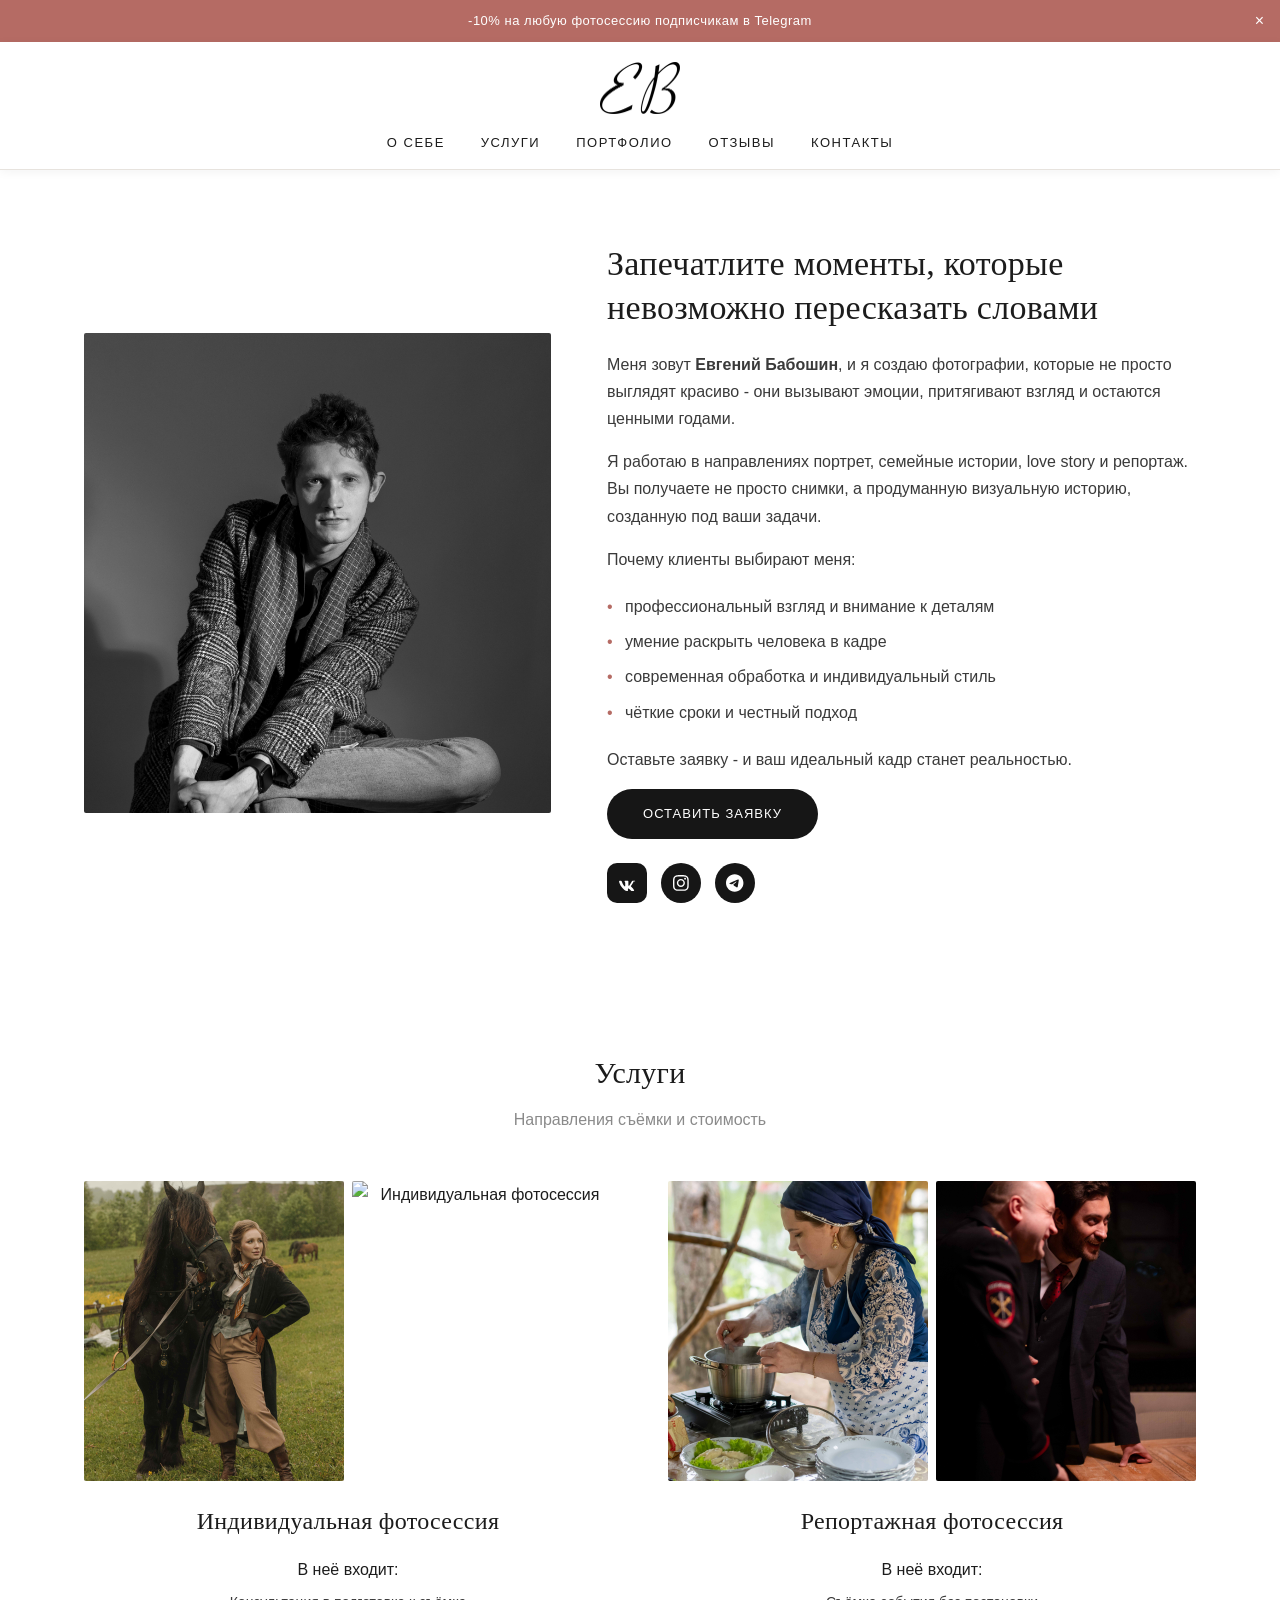
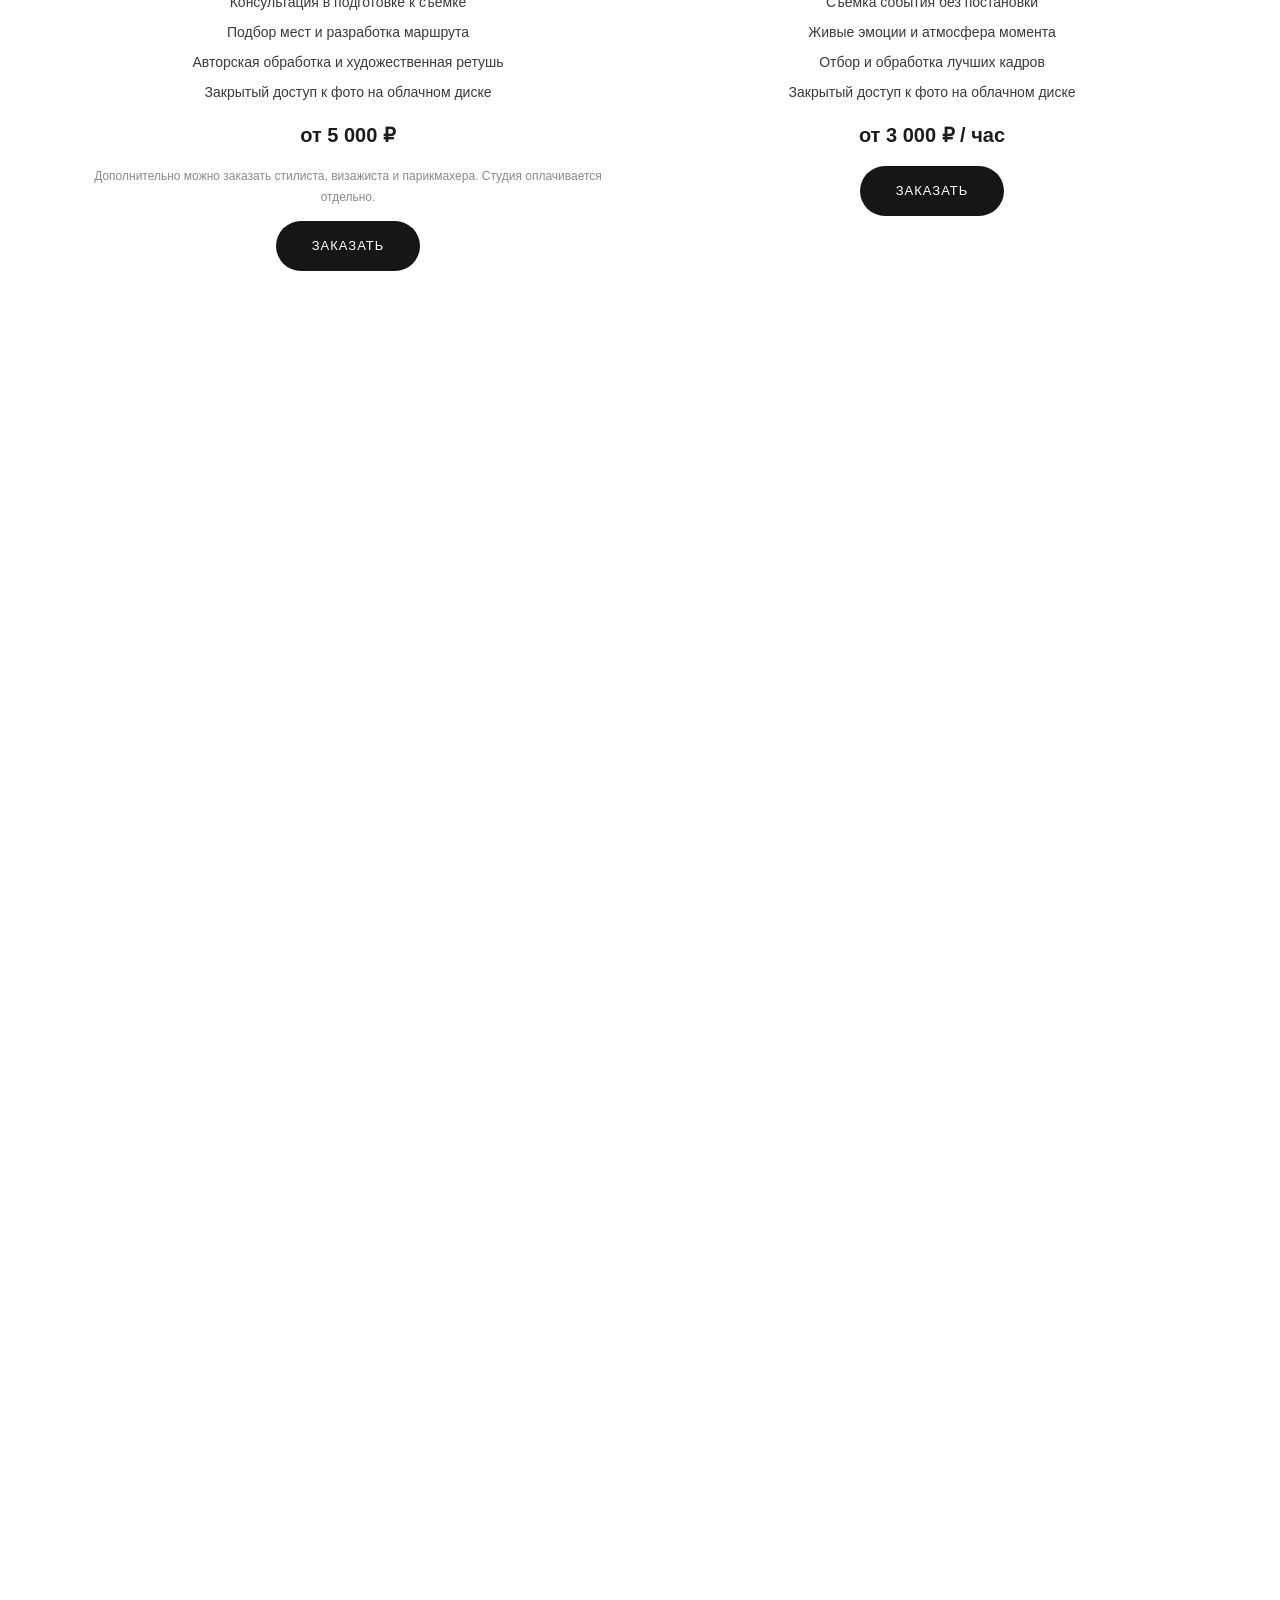
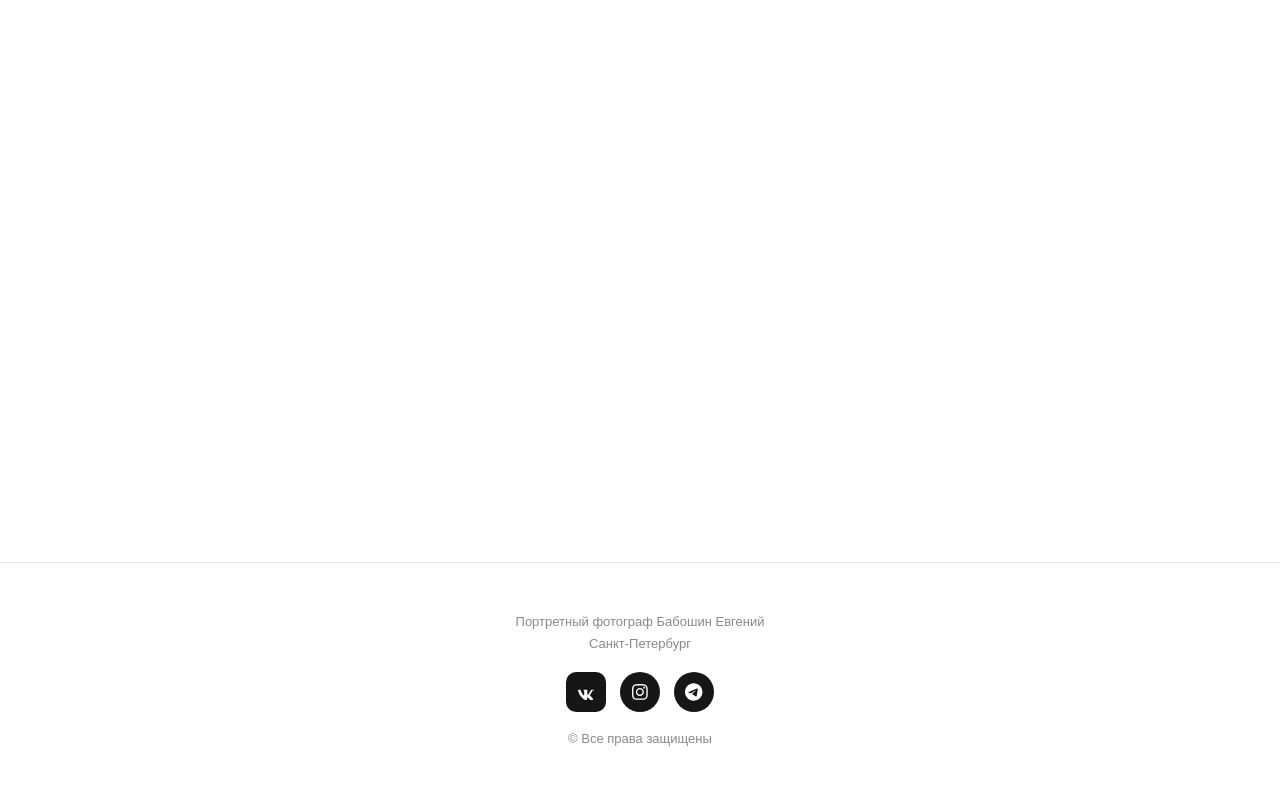
==== index.html @ 97477e9b "Update index.html" ====
<!DOCTYPE html>
<html lang="ru">
<head>
<meta charset="UTF-8">
<meta name="viewport" content="width=device-width, initial-scale=1.0">
<title>Евгений Бабошин - Фотограф в Санкт-Петербурге</title>
<meta name="description" content="Портретный фотограф в Санкт-Петербурге Евгений Бабошин: индивидуальные, репортажные, семейные фотосессии и love story. Портфолио и отзывы клиентов.">
<link rel="icon" type="image/png" href="images/logo.png">
<meta property="og:type" content="website">
<meta property="og:title" content="Евгений Бабошин - Фотограф в Санкт-Петербурге">
<meta property="og:description" content="Портретная, репортажная, семейная съёмка и love story в Санкт-Петербурге.">
<meta property="og:image" content="images/logo.png">
<link rel="preconnect" href="https://fonts.googleapis.com">
<link href="https://fonts.googleapis.com/css2?family=Forum&family=Roboto:wght@300;400;500;700&display=swap" rel="stylesheet">
<link rel="stylesheet" href="style.css">
  <meta http-equiv="Content-Security-Policy" content="default-src 'self'; connect-src 'self' https://feedback-bot.kasp3r42.workers.dev; img-src 'self' data:; style-src 'self' 'unsafe-inline'; script-src 'self'">
</head>
<body>

<div class="banner">
  <span>-10% на любую фотосессию подписчикам в Telegram</span>
  <button class="close" onclick="this.parentElement.style.display='none'">×</button>
</div>

<header>
  <div class="logo"><img class="logo-img" src="images/logo.png" alt="Евгений Бабошин - логотип"></div>
  <nav>
    <ul>
      <li><a href="#about">О себе</a></li>
      <li><a href="#services">Услуги</a></li>
      <li><a href="portfolio.html">Портфолио</a></li>
      <li><a href="#reviews">Отзывы</a></li>
      <li><a href="#contacts">Контакты</a></li>
    </ul>
  </nav>
</header>

<section class="about reveal" id="about">
  <img class="portrait" src="images/about.jpg" alt="Евгений Бабошин">
  <div class="about-text">
    <h1>Запечатлите моменты, которые невозможно пересказать словами</h1>
    <p>Меня зовут <strong>Евгений Бабошин</strong>, и я создаю фотографии, которые не просто выглядят красиво - они вызывают эмоции, притягивают взгляд и остаются ценными годами.</p>
    <p>Я работаю в направлениях портрет, семейные истории, love story и репортаж. Вы получаете не просто снимки, а продуманную визуальную историю, созданную под ваши задачи.</p>
    <p style="font-weight: 500;">Почему клиенты выбирают меня:</p>
    <ul>
      <li>профессиональный взгляд и внимание к деталям</li>
      <li>умение раскрыть человека в кадре</li>
      <li>современная обработка и индивидуальный стиль</li>
      <li>чёткие сроки и честный подход</li>
    </ul>
    <p class="cta-line">Оставьте заявку - и ваш идеальный кадр станет реальностью.</p>
    <a href="#contacts" class="cta-button">Оставить заявку</a>
    <div class="socials">
      <a href="https://vk.com/baboshin_pho" class="vk" aria-label="VK"><svg viewBox="0 0 576 512"><path d="M545.75 208.87c3.85-12.6 0-21.87-17.9-21.87h-59.21c-15 0-21.94 7.94-25.79 16.69 0 0-30.28 73.85-73.13 121.79-13.88 13.86-20.19 18.28-27.79 18.28-3.85 0-9.45-4.42-9.45-17V208.87c0-15.16-4.36-21.87-16.9-21.87h-93.06c-9.45 0-15.15 7-15.15 13.55 0 14.38 21.53 17.76 23.75 58.44v88.19c0 19.24-3.47 22.74-11.07 22.74-20.19 0-69.31-74.16-98.4-159-5.72-16.6-11.51-23.32-26.61-23.32H55.13c-16.9 0-20.31 7.94-20.31 16.69 0 15.94 20.13 94.42 93.7 198.05C177.42 464 233.09 512 283.86 512c30.65 0 34.42-6.92 34.42-18.83v-43.36c0-13.76 2.89-16.44 12.58-16.44 7.14 0 19.4 3.57 47.98 31.25 32.66 32.79 38.06 47.87 56.61 47.87h59.19c16.9 0 25.35-8.6 20.34-24.52-11.87-36.66-92.63-113.85-96.24-118.6-8.5-11.07-6.05-14.63 0-24.52.62-.98 76.05-107.71 84-146.24z"/></svg></a>
      <a href="https://www.instagram.com/jakekillmoon/" class="instagram" aria-label="Instagram"><svg viewBox="0 0 448 512"><path d="M224.1 141c-63.6 0-114.9 51.3-114.9 114.9s51.3 114.9 114.9 114.9S339 319.5 339 255.9 287.7 141 224.1 141zm0 189.6c-41.1 0-74.7-33.5-74.7-74.7s33.5-74.7 74.7-74.7 74.7 33.5 74.7 74.7-33.6 74.7-74.7 74.7zm146.4-194.3c0 14.9-12 26.8-26.8 26.8-14.9 0-26.8-12-26.8-26.8s12-26.8 26.8-26.8 26.8 12 26.8 26.8zm76.1 27.2c-1.7-35.9-9.9-67.7-36.2-93.9-26.2-26.2-58-34.4-93.9-36.2-37-2.1-147.9-2.1-184.9 0-35.8 1.7-67.6 9.9-93.9 36.1s-34.4 58-36.2 93.9c-2.1 37-2.1 147.9 0 184.9 1.7 35.9 9.9 67.7 36.2 93.9s58 34.4 93.9 36.2c37 2.1 147.9 2.1 184.9 0 35.9-1.7 67.7-9.9 93.9-36.2 26.2-26.2 34.4-58 36.2-93.9 2.1-37 2.1-147.8 0-184.8zM398.8 388c-7.8 19.6-22.9 34.7-42.6 42.6-29.5 11.7-99.5 9-132.1 9s-102.7 2.6-132.1-9c-19.6-7.8-34.7-22.9-42.6-42.6-11.7-29.5-9-99.5-9-132.1s-2.6-102.7 9-132.1c7.8-19.6 22.9-34.7 42.6-42.6 29.5-11.7 99.5-9 132.1-9s102.7-2.6 132.1 9c19.6 7.8 34.7 22.9 42.6 42.6 11.7 29.5 9 99.5 9 132.1s2.7 102.7-9 132.1z"/></svg></a>
      <a href="https://t.me/PhotographeBaboshin" class="telegram" aria-label="Telegram"><svg viewBox="0 0 496 512"><path d="M248,8C111.033,8,0,119.033,0,256S111.033,504,248,504,496,392.967,496,256,384.967,8,248,8ZM362.952,176.66c-3.732,39.215-19.881,134.378-28.1,178.3-3.476,18.584-10.322,24.816-16.948,25.425-14.4,1.326-25.338-9.517-39.287-18.661-21.827-14.308-34.158-23.215-55.346-37.177-24.485-16.135-8.612-25,5.342-39.5,3.652-3.793,67.107-61.51,68.335-66.746.153-.655.3-3.1-1.154-4.384s-3.59-.849-5.135-.5q-3.283.746-104.608,69.142-14.845,10.194-26.894,9.934c-8.855-.191-25.888-5.006-38.551-9.121-15.531-5.048-27.875-7.717-26.8-16.291q.84-6.7,18.45-13.7,108.446-47.248,144.628-62.3c68.872-28.647,83.183-33.623,92.511-33.79,2.052-.034,6.639.474,9.61,2.885a10.452,10.452,0,0,1,3.53,6.716A43.765,43.765,0,0,1,362.952,176.66Z"/></svg></a>
    </div>
  </div>
</section>

<section class="services" id="services">
  <div class="heading reveal">
    <h2>Услуги</h2>
    <p>Направления съёмки и стоимость</p>
  </div>
  <div class="services-grid">
    <div class="service-card reveal">
      <div class="service-photos">
        <span class="photo-frame"><img src="images/portrait-1.jpg" alt="Индивидуальная фотосессия"></span>
        <span class="photo-frame"><img src="images/portrait-2.jpg" alt="Индивидуальная фотосессия"></span>
      </div>
      <h3>Индивидуальная фотосессия</h3>
      <p class="includes-label">В неё входит:</p>
      <ul class="plain-list">
        <li>Консультация в подготовке к съёмке</li>
        <li>Подбор мест и разработка маршрута</li>
        <li>Авторская обработка и художественная ретушь</li>
        <li>Закрытый доступ к фото на облачном диске</li>
      </ul>
      <div class="price">от 5 000 ₽</div>
      <p class="note">Дополнительно можно заказать стилиста, визажиста и парикмахера. Студия оплачивается отдельно.</p>
      <a href="#contacts" class="cta-button">Заказать</a>
    </div>

    <div class="service-card reveal">
      <div class="service-photos">
        <span class="photo-frame"><img src="images/reportage-1.jpg" alt="Репортажная фотосессия"></span>
        <span class="photo-frame"><img src="images/reportage-2.jpg" alt="Репортажная фотосессия"></span>
      </div>
      <h3>Репортажная фотосессия</h3>
      <p class="includes-label">В неё входит:</p>
      <ul class="plain-list">
        <li>Съёмка события без постановки</li>
        <li>Живые эмоции и атмосфера момента</li>
        <li>Отбор и обработка лучших кадров</li>
        <li>Закрытый доступ к фото на облачном диске</li>
      </ul>
      <div class="price">от 3 000 ₽ / час</div>
      <a href="#contacts" class="cta-button">Заказать</a>
    </div>

    <div class="service-card reveal">
      <div class="service-photos">
        <span class="photo-frame"><img src="images/lovestory-1.jpg" alt="Love story"></span>
        <span class="photo-frame"><img src="images/lovestory-2.jpg" alt="Love story"></span>
      </div>
      <h3>Love story</h3>
      <p class="includes-label">В неё входит:</p>
      <ul class="plain-list">
        <li>Подбор локации под историю пары</li>
        <li>Нежная и естественная съёмка без напряжения</li>
        <li>Авторская обработка и ретушь</li>
        <li>Закрытый доступ к фото на облачном диске</li>
      </ul>
      <div class="price">от 6 000 ₽</div>
      <a href="#contacts" class="cta-button">Заказать</a>
    </div>

    <div class="service-card reveal">
      <div class="service-photos">
        <span class="photo-frame"><img src="images/family-1.jpg" alt="Семейная фотосессия"></span>
        <span class="photo-frame"><img src="images/family-2.jpg" alt="Семейная фотосессия"></span>
      </div>
      <h3>Семейная фотосессия</h3>
      <p class="includes-label">В неё входит:</p>
      <ul class="plain-list">
        <li>Консультация по образам для всей семьи</li>
        <li>Комфортная атмосфера для детей и взрослых</li>
        <li>Авторская обработка и ретушь</li>
        <li>Закрытый доступ к фото на облачном диске</li>
      </ul>
      <div class="price">от 6 000 ₽</div>
      <a href="#contacts" class="cta-button">Заказать</a>
    </div>
  </div>
</section>

<section class="portfolio-cta reveal">
  <h2>Хотите увидеть больше работ?</h2>
  <p>Полное портфолио со всеми съёмками - на отдельной странице.</p>
  <a href="portfolio.html" class="cta-button">Смотреть портфолио →</a>
</section>

<section class="reviews" id="reviews">
  <div class="heading reveal">
    <h2>Отзывы</h2>
    <p>Что говорят клиенты после съёмки</p>
  </div>

  <div class="review-row">
    <div class="review reveal">
      <img class="avatar" src="images/review-1.jpg" alt="Клиент">
      <blockquote>Съёмка прошла легко и естественно, а фотографии превзошли ожидания!</blockquote>
      <div class="name">Анна</div>
    </div>
    <div class="review reveal">
      <img class="avatar" src="images/review-2.jpg" alt="Клиент">
      <blockquote>Очень внимательный подход, помог раскрыться перед камерой.</blockquote>
      <div class="name">Мария</div>
    </div>
    <div class="review reveal">
      <img class="avatar" src="images/review-3.jpg" alt="Клиент">
      <blockquote>Семейная фотосессия получилась тёплой и живой, спасибо!</blockquote>
      <div class="name">Игорь</div>
    </div>
  </div>

  <div class="review-row">
    <div class="review reveal">
      <img class="avatar" src="images/review-4.jpg" alt="Клиент">
      <blockquote>Пришли с любимым на love story - очень нежные и красивые кадры.</blockquote>
      <div class="name">Дарья</div>
    </div>
    <div class="review reveal">
      <img class="avatar" src="images/review-5.jpg" alt="Клиент">
      <blockquote>Репортаж с мероприятия сняли живо, без единой постановочной фотографии.</blockquote>
      <div class="name">Павел</div>
    </div>
    <div class="review reveal">
      <img class="avatar" src="images/review-6.jpg" alt="Клиент">
      <blockquote>Результат превзошёл все ожидания, рекомендую!</blockquote>
      <div class="name">Ольга</div>
    </div>
  </div>

  <div class="review-cta reveal">
    <p>Хотите оставить отзыв?</p>
    <button type="button" class="cta-button" id="show-review-form">Оставить отзыв</button>
  </div>

  <form class="review-form hidden" id="review-form">
    <h3>Ваш отзыв</h3>
    <div class="form-grid">
      <div class="fields">
        <input type="text" name="name" placeholder="Ваше имя" required>
        <input type="text" name="social" placeholder="Ссылка на соцсеть (необязательно)">
        <textarea name="text" placeholder="Ваш отзыв" required></textarea>
      </div>
      <label class="photo-picker" id="photo-picker">
        <input type="file" name="photo" id="review-photo-input" accept="image/*" style="display:none">
        <img class="photo-picker-preview" id="review-photo-preview" alt="Предпросмотр фото">
        <span class="photo-picker-icon">📷</span>
        <span class="photo-picker-text">Выбрать фото</span>
      </label>
    </div>
    <button type="submit" class="cta-button">Отправить</button>
  </form>
</section>

<div class="contact-modal-overlay" id="contact-modal-overlay">
  <div class="contact-modal">
    <button class="contact-modal-close" id="contact-modal-close" aria-label="Закрыть">×</button>
    <h3>Оставить заявку</h3>
    <p>Пишите любым удобным способом - отвечу в течение дня:</p>
    <div class="socials">
      <a href="https://vk.com/baboshin_pho" class="vk" aria-label="VK"><svg viewBox="0 0 576 512"><path d="M545.75 208.87c3.85-12.6 0-21.87-17.9-21.87h-59.21c-15 0-21.94 7.94-25.79 16.69 0 0-30.28 73.85-73.13 121.79-13.88 13.86-20.19 18.28-27.79 18.28-3.85 0-9.45-4.42-9.45-17V208.87c0-15.16-4.36-21.87-16.9-21.87h-93.06c-9.45 0-15.15 7-15.15 13.55 0 14.38 21.53 17.76 23.75 58.44v88.19c0 19.24-3.47 22.74-11.07 22.74-20.19 0-69.31-74.16-98.4-159-5.72-16.6-11.51-23.32-26.61-23.32H55.13c-16.9 0-20.31 7.94-20.31 16.69 0 15.94 20.13 94.42 93.7 198.05C177.42 464 233.09 512 283.86 512c30.65 0 34.42-6.92 34.42-18.83v-43.36c0-13.76 2.89-16.44 12.58-16.44 7.14 0 19.4 3.57 47.98 31.25 32.66 32.79 38.06 47.87 56.61 47.87h59.19c16.9 0 25.35-8.6 20.34-24.52-11.87-36.66-92.63-113.85-96.24-118.6-8.5-11.07-6.05-14.63 0-24.52.62-.98 76.05-107.71 84-146.24z"/></svg></a>
      <a href="https://www.instagram.com/jakekillmoon/" class="instagram" aria-label="Instagram"><svg viewBox="0 0 448 512"><path d="M224.1 141c-63.6 0-114.9 51.3-114.9 114.9s51.3 114.9 114.9 114.9S339 319.5 339 255.9 287.7 141 224.1 141zm0 189.6c-41.1 0-74.7-33.5-74.7-74.7s33.5-74.7 74.7-74.7 74.7 33.5 74.7 74.7-33.6 74.7-74.7 74.7zm146.4-194.3c0 14.9-12 26.8-26.8 26.8-14.9 0-26.8-12-26.8-26.8s12-26.8 26.8-26.8 26.8 12 26.8 26.8zm76.1 27.2c-1.7-35.9-9.9-67.7-36.2-93.9-26.2-26.2-58-34.4-93.9-36.2-37-2.1-147.9-2.1-184.9 0-35.8 1.7-67.6 9.9-93.9 36.1s-34.4 58-36.2 93.9c-2.1 37-2.1 147.9 0 184.9 1.7 35.9 9.9 67.7 36.2 93.9s58 34.4 93.9 36.2c37 2.1 147.9 2.1 184.9 0 35.9-1.7 67.7-9.9 93.9-36.2 26.2-26.2 34.4-58 36.2-93.9 2.1-37 2.1-147.8 0-184.8zM398.8 388c-7.8 19.6-22.9 34.7-42.6 42.6-29.5 11.7-99.5 9-132.1 9s-102.7 2.6-132.1-9c-19.6-7.8-34.7-22.9-42.6-42.6-11.7-29.5-9-99.5-9-132.1s-2.6-102.7 9-132.1c7.8-19.6 22.9-34.7 42.6-42.6 29.5-11.7 99.5-9 132.1-9s102.7-2.6 132.1 9c19.6 7.8 34.7 22.9 42.6 42.6 11.7 29.5 9 99.5 9 132.1s2.7 102.7-9 132.1z"/></svg></a>
      <a href="https://t.me/PhotographeBaboshin" class="telegram" aria-label="Telegram"><svg viewBox="0 0 496 512"><path d="M248,8C111.033,8,0,119.033,0,256S111.033,504,248,504,496,392.967,496,256,384.967,8,248,8ZM362.952,176.66c-3.732,39.215-19.881,134.378-28.1,178.3-3.476,18.584-10.322,24.816-16.948,25.425-14.4,1.326-25.338-9.517-39.287-18.661-21.827-14.308-34.158-23.215-55.346-37.177-24.485-16.135-8.612-25,5.342-39.5,3.652-3.793,67.107-61.51,68.335-66.746.153-.655.3-3.1-1.154-4.384s-3.59-.849-5.135-.5q-3.283.746-104.608,69.142-14.845,10.194-26.894,9.934c-8.855-.191-25.888-5.006-38.551-9.121-15.531-5.048-27.875-7.717-26.8-16.291q.84-6.7,18.45-13.7,108.446-47.248,144.628-62.3c68.872-28.647,83.183-33.623,92.511-33.79,2.052-.034,6.639.474,9.61,2.885a10.452,10.452,0,0,1,3.53,6.716A43.765,43.765,0,0,1,362.952,176.66Z"/></svg></a>
    </div>
  </div>
</div>

<footer id="contacts">
  <p>Портретный фотограф Бабошин Евгений</p>
  <p>Санкт-Петербург</p>
  <div class="socials">
    <a href="https://vk.com/baboshin_pho" class="vk" aria-label="VK"><svg viewBox="0 0 576 512"><path d="M545.75 208.87c3.85-12.6 0-21.87-17.9-21.87h-59.21c-15 0-21.94 7.94-25.79 16.69 0 0-30.28 73.85-73.13 121.79-13.88 13.86-20.19 18.28-27.79 18.28-3.85 0-9.45-4.42-9.45-17V208.87c0-15.16-4.36-21.87-16.9-21.87h-93.06c-9.45 0-15.15 7-15.15 13.55 0 14.38 21.53 17.76 23.75 58.44v88.19c0 19.24-3.47 22.74-11.07 22.74-20.19 0-69.31-74.16-98.4-159-5.72-16.6-11.51-23.32-26.61-23.32H55.13c-16.9 0-20.31 7.94-20.31 16.69 0 15.94 20.13 94.42 93.7 198.05C177.42 464 233.09 512 283.86 512c30.65 0 34.42-6.92 34.42-18.83v-43.36c0-13.76 2.89-16.44 12.58-16.44 7.14 0 19.4 3.57 47.98 31.25 32.66 32.79 38.06 47.87 56.61 47.87h59.19c16.9 0 25.35-8.6 20.34-24.52-11.87-36.66-92.63-113.85-96.24-118.6-8.5-11.07-6.05-14.63 0-24.52.62-.98 76.05-107.71 84-146.24z"/></svg></a>
    <a href="https://www.instagram.com/jakekillmoon/" class="instagram" aria-label="Instagram"><svg viewBox="0 0 448 512"><path d="M224.1 141c-63.6 0-114.9 51.3-114.9 114.9s51.3 114.9 114.9 114.9S339 319.5 339 255.9 287.7 141 224.1 141zm0 189.6c-41.1 0-74.7-33.5-74.7-74.7s33.5-74.7 74.7-74.7 74.7 33.5 74.7 74.7-33.6 74.7-74.7 74.7zm146.4-194.3c0 14.9-12 26.8-26.8 26.8-14.9 0-26.8-12-26.8-26.8s12-26.8 26.8-26.8 26.8 12 26.8 26.8zm76.1 27.2c-1.7-35.9-9.9-67.7-36.2-93.9-26.2-26.2-58-34.4-93.9-36.2-37-2.1-147.9-2.1-184.9 0-35.8 1.7-67.6 9.9-93.9 36.1s-34.4 58-36.2 93.9c-2.1 37-2.1 147.9 0 184.9 1.7 35.9 9.9 67.7 36.2 93.9s58 34.4 93.9 36.2c37 2.1 147.9 2.1 184.9 0 35.9-1.7 67.7-9.9 93.9-36.2 26.2-26.2 34.4-58 36.2-93.9 2.1-37 2.1-147.8 0-184.8zM398.8 388c-7.8 19.6-22.9 34.7-42.6 42.6-29.5 11.7-99.5 9-132.1 9s-102.7 2.6-132.1-9c-19.6-7.8-34.7-22.9-42.6-42.6-11.7-29.5-9-99.5-9-132.1s-2.6-102.7 9-132.1c7.8-19.6 22.9-34.7 42.6-42.6 29.5-11.7 99.5-9 132.1-9s102.7-2.6 132.1 9c19.6 7.8 34.7 22.9 42.6 42.6 11.7 29.5 9 99.5 9 132.1s2.7 102.7-9 132.1z"/></svg></a>
    <a href="https://t.me/PhotographeBaboshin" class="telegram" aria-label="Telegram"><svg viewBox="0 0 496 512"><path d="M248,8C111.033,8,0,119.033,0,256S111.033,504,248,504,496,392.967,496,256,384.967,8,248,8ZM362.952,176.66c-3.732,39.215-19.881,134.378-28.1,178.3-3.476,18.584-10.322,24.816-16.948,25.425-14.4,1.326-25.338-9.517-39.287-18.661-21.827-14.308-34.158-23.215-55.346-37.177-24.485-16.135-8.612-25,5.342-39.5,3.652-3.793,67.107-61.51,68.335-66.746.153-.655.3-3.1-1.154-4.384s-3.59-.849-5.135-.5q-3.283.746-104.608,69.142-14.845,10.194-26.894,9.934c-8.855-.191-25.888-5.006-38.551-9.121-15.531-5.048-27.875-7.717-26.8-16.291q.84-6.7,18.45-13.7,108.446-47.248,144.628-62.3c68.872-28.647,83.183-33.623,92.511-33.79,2.052-.034,6.639.474,9.61,2.885a10.452,10.452,0,0,1,3.53,6.716A43.765,43.765,0,0,1,362.952,176.66Z"/></svg></a>
  </div>
  <p>© Все права защищены</p>
</footer>

<script src="script.js"></script>
</body>
</html>
---- style.css ----
:root {
  --bg: #ffffff;
  --bg-soft: #f5f2ee;
  --text: #1c1c1c;
  --muted: #8a8a8a;
  --accent: #b56b64;
  --border: #e7e3de;
}
* { box-sizing: border-box; margin: 0; padding: 0; }
body {
  font-family: 'Roboto', sans-serif;
  font-weight: 300;
  color: var(--text);
  background: var(--bg);
  line-height: 1.7;
  font-size: 16px;
  overflow-x: clip;
}
h1, h2, h3, h4 { font-family: 'Forum', serif; font-weight: 400; letter-spacing: 0.3px; }
a { color: inherit; }
img { max-width: 100%; display: block; }
blockquote { border-left: 3px solid var(--accent); padding-left: 14px; margin: 12px 0; font-style: italic; color: #3a3a3a; }

.reveal { opacity: 0; transform: translateY(28px); transition: opacity 0.8s ease, transform 0.8s ease; }
.reveal.is-visible { opacity: 1; transform: translateY(0); }

.banner {
  background: var(--accent);
  color: #fff;
  text-align: center;
  font-size: 13px;
  letter-spacing: 0.5px;
  padding: 10px 44px;
  position: relative;
}
.banner .close {
  position: absolute;
  right: 16px;
  top: 50%;
  transform: translateY(-50%);
  background: none;
  border: none;
  color: #fff;
  font-size: 16px;
  cursor: pointer;
}

header { padding: 20px 20px 14px; text-align: center; border-bottom: 1px solid var(--border); position: sticky; top: 0; z-index: 50; background: var(--bg); box-shadow: 0 2px 10px rgba(0,0,0,0.05); }
.logo-img { height: 52px; margin: 0 auto; }
nav ul { list-style: none; display: flex; justify-content: center; gap: 36px; margin-top: 14px; flex-wrap: wrap; }
nav a { text-decoration: none; color: var(--text); font-size: 13px; letter-spacing: 1.5px; text-transform: uppercase; font-family: 'Roboto', sans-serif; }
nav a:hover { color: var(--accent); }

section { padding: 72px 24px; max-width: 1160px; margin: 0 auto; }

.about { display: flex; gap: 56px; align-items: center; }
.about img.portrait { flex: 0 0 42%; width: 42%; height: 480px; object-fit: cover; border-radius: 2px; filter: grayscale(10%); }
.about-text { flex: 1; }
.about-text h1 { font-size: 34px; margin-bottom: 20px; line-height: 1.3; }
.about-text p { margin-bottom: 16px; color: #3a3a3a; }
.about-text ul { list-style: none; margin: 20px 0; }
.about-text li { position: relative; padding-left: 18px; margin-bottom: 8px; color: #3a3a3a; }
.about-text li::before { content: "•"; position: absolute; left: 0; color: var(--accent); }
.cta-line { font-weight: 500; margin: 20px 0; }
.cta-button {
  display: inline-block;
  background: #161616;
  color: #fff;
  padding: 14px 36px;
  border-radius: 30px;
  text-decoration: none;
  font-size: 13px;
  letter-spacing: 1px;
  text-transform: uppercase;
  border: none;
  cursor: pointer;
  font-family: 'Roboto', sans-serif;
}
.socials { display: flex; gap: 14px; margin-top: 24px; }
.socials a {
  width: 40px; height: 40px;
  display: flex; align-items: center; justify-content: center;
  text-decoration: none;
}
.socials a svg { height: 18px; width: auto; display: block; }
.socials a.vk { background: #161616; border-radius: 10px; }
.socials a.vk svg { height: 16px; fill: #fff; }
.socials a.instagram { background: #161616; border-radius: 50%; }
.socials a.instagram svg { fill: #fff; }
.socials a.telegram { background: #161616; border-radius: 50%; }
.socials a.telegram svg { fill: #fff; }

.services .heading, .reviews .heading, .gallery-head { text-align: center; margin-bottom: 48px; }
.services .heading h2, .reviews .heading h2, .gallery-head h1 { font-size: 30px; margin-bottom: 8px; }
.services .heading p, .reviews .heading p, .gallery-head p { color: var(--muted); font-family: 'Roboto', sans-serif; }

.services-grid { display: grid; grid-template-columns: repeat(2, 1fr); gap: 48px 56px; }
.service-card { text-align: center; }
.service-card .service-photos { display: flex; gap: 8px; margin-bottom: 20px; }
.service-card .photo-frame { width: 50%; height: 300px; overflow: hidden; border-radius: 2px; display: block; }
.service-card .photo-frame img { width: 100%; height: 100%; object-fit: cover; display: block; transition: transform 0.4s ease; }
.service-card .photo-frame:hover img { transform: scale(1.08); }
.service-card h3 { font-size: 24px; margin-bottom: 14px; }
.service-card .includes-label { font-weight: 500; margin-bottom: 8px; }
.service-card .plain-list { list-style: none; margin: 0 0 14px; }
.service-card .plain-list li { font-size: 14px; color: #3a3a3a; margin-bottom: 6px; }
.service-card .price { font-size: 20px; font-weight: 600; font-family: 'Roboto', sans-serif; margin: 14px 0; }
.service-card .note { font-size: 12px; color: var(--muted); margin-bottom: 14px; }

.portfolio-cta { text-align: center; background: var(--bg-soft); border-radius: 4px; padding: 64px 24px; }
.portfolio-cta h2 { font-size: 28px; margin-bottom: 12px; }
.portfolio-cta p { color: var(--muted); margin-bottom: 24px; }

.review-row { display: grid; grid-template-columns: repeat(3, 1fr); gap: 32px; margin-bottom: 40px; }
.review { text-align: center; }
.review img.avatar { width: 88px; height: 88px; border-radius: 50%; object-fit: cover; margin: 0 auto 16px; }
.review blockquote { text-align: left; font-size: 14px; max-width: 280px; margin: 0 auto; }
.review .name { margin-top: 10px; font-weight: 500; font-size: 14px; }

.review-form { max-width: 640px; margin: 56px auto 0; background: var(--bg-soft); border-radius: 8px; padding: 40px; }
.review-form h3 { text-align: left; font-size: 28px; margin-bottom: 24px; }
.form-grid { display: flex; gap: 32px; align-items: flex-start; flex-wrap: wrap; }
.review-form .fields { flex: 1; min-width: 220px; display: flex; flex-direction: column; gap: 20px; }
.review-form input, .review-form textarea {
  border: none; border-bottom: 1px solid var(--border); background: transparent;
  padding: 8px 0; font-family: 'Roboto', sans-serif; font-size: 15px; width: 100%;
}
.review-form textarea { resize: vertical; min-height: 70px; }
.photo-picker {
  width: 120px; height: 120px; border-radius: 50%; background: #eee;
  display: flex; flex-direction: column; align-items: center; justify-content: center;
  color: var(--muted); font-size: 12px; gap: 8px; cursor: pointer; text-align: center;
  overflow: hidden;
}
.photo-picker-preview { width: 100%; height: 100%; object-fit: cover; border-radius: 50%; display: none; }
.photo-picker.has-photo .photo-picker-icon,
.photo-picker.has-photo .photo-picker-text { display: none; }
.review-form button[type="submit"] { margin-top: 24px; }

.review-cta { text-align: center; margin-bottom: 8px; display: flex; flex-direction: column; align-items: center; width: 100%; }
.review-cta p { margin-bottom: 16px; color: var(--muted); }
.review-form.hidden { display: none; }

.contact-modal-overlay { display: none; position: fixed; inset: 0; background: rgba(0,0,0,0.5); align-items: center; justify-content: center; z-index: 999; padding: 20px; }
.contact-modal-overlay.open { display: flex; }
.contact-modal { background: #fff; border-radius: 8px; padding: 40px 32px; max-width: 360px; width: 100%; text-align: center; position: relative; }
.contact-modal-close { position: absolute; top: 14px; right: 18px; background: none; border: none; font-size: 20px; cursor: pointer; color: var(--muted); }
.contact-modal h3 { font-size: 26px; margin-bottom: 12px; }
.contact-modal p { color: #3a3a3a; margin-bottom: 24px; }
.contact-modal .socials { justify-content: center; margin-top: 0; }

.lightbox-overlay { display: none; position: fixed; inset: 0; background: rgba(0,0,0,0.9); align-items: center; justify-content: center; z-index: 999; padding: 20px; }
.lightbox-overlay.open { display: flex; }
.lightbox-overlay img { max-width: 90vw; max-height: 90vh; border-radius: 2px; }
.lightbox-close { position: fixed; top: 20px; right: 28px; background: none; border: none; color: #fff; font-size: 32px; line-height: 1; cursor: pointer; }
.lightbox-nav { position: fixed; top: 50%; transform: translateY(-50%); background: rgba(255,255,255,0.12); border: none; color: #fff; font-size: 28px; line-height: 1; width: 52px; height: 52px; border-radius: 50%; cursor: pointer; display: flex; align-items: center; justify-content: center; }
.lightbox-nav:hover { background: rgba(255,255,255,0.25); }
.lightbox-prev { left: 16px; }
.lightbox-next { right: 16px; }

footer { text-align: center; padding: 48px 24px; border-top: 1px solid var(--border); color: var(--muted); font-size: 13px; }
footer .socials { justify-content: center; margin: 16px 0; }

.filters { display: flex; justify-content: center; gap: 12px; flex-wrap: wrap; padding: 0 24px 48px; }
.filters button {
  background: none; border: 1px solid var(--border);
  padding: 10px 22px; border-radius: 30px;
  font-family: 'Roboto', sans-serif; font-size: 13px;
  letter-spacing: 0.5px; text-transform: uppercase;
  cursor: pointer; color: var(--text);
}
.filters button.active { background: #161616; color: #fff; border-color: #161616; }
.grid { columns: 3 220px; column-gap: 16px; padding: 0 24px 72px; max-width: 1160px; margin: 0 auto; }
.grid img { width: 100%; height: auto; border-radius: 2px; margin-bottom: 16px; display: block; break-inside: avoid; cursor: zoom-in; transition: transform 0.35s ease, box-shadow 0.35s ease; }
.grid img:hover { transform: scale(1.03); box-shadow: 0 10px 26px rgba(0,0,0,0.18); }
.grid .hidden { display: none; }

@media (max-width: 900px) {
  .about, .service-photos { flex-direction: column; align-items: center; }
  .about img.portrait { width: 100%; }
  .service-card .photo-frame { width: 100%; max-width: 320px; height: 240px; margin: 0 auto; }
  .services-grid { grid-template-columns: 1fr; }
  .review-row { grid-template-columns: 1fr; }
  .review blockquote { max-width: 100%; }
  .grid { columns: 2 200px; }
}
@media (max-width: 560px) {
  .grid { columns: 1; }
  nav ul { gap: 16px; }
  .form-grid { flex-direction: column; align-items: center; }
  .lightbox-nav { width: 40px; height: 40px; font-size: 22px; }
  .lightbox-prev { left: 6px; }
  .lightbox-next { right: 6px; }
}
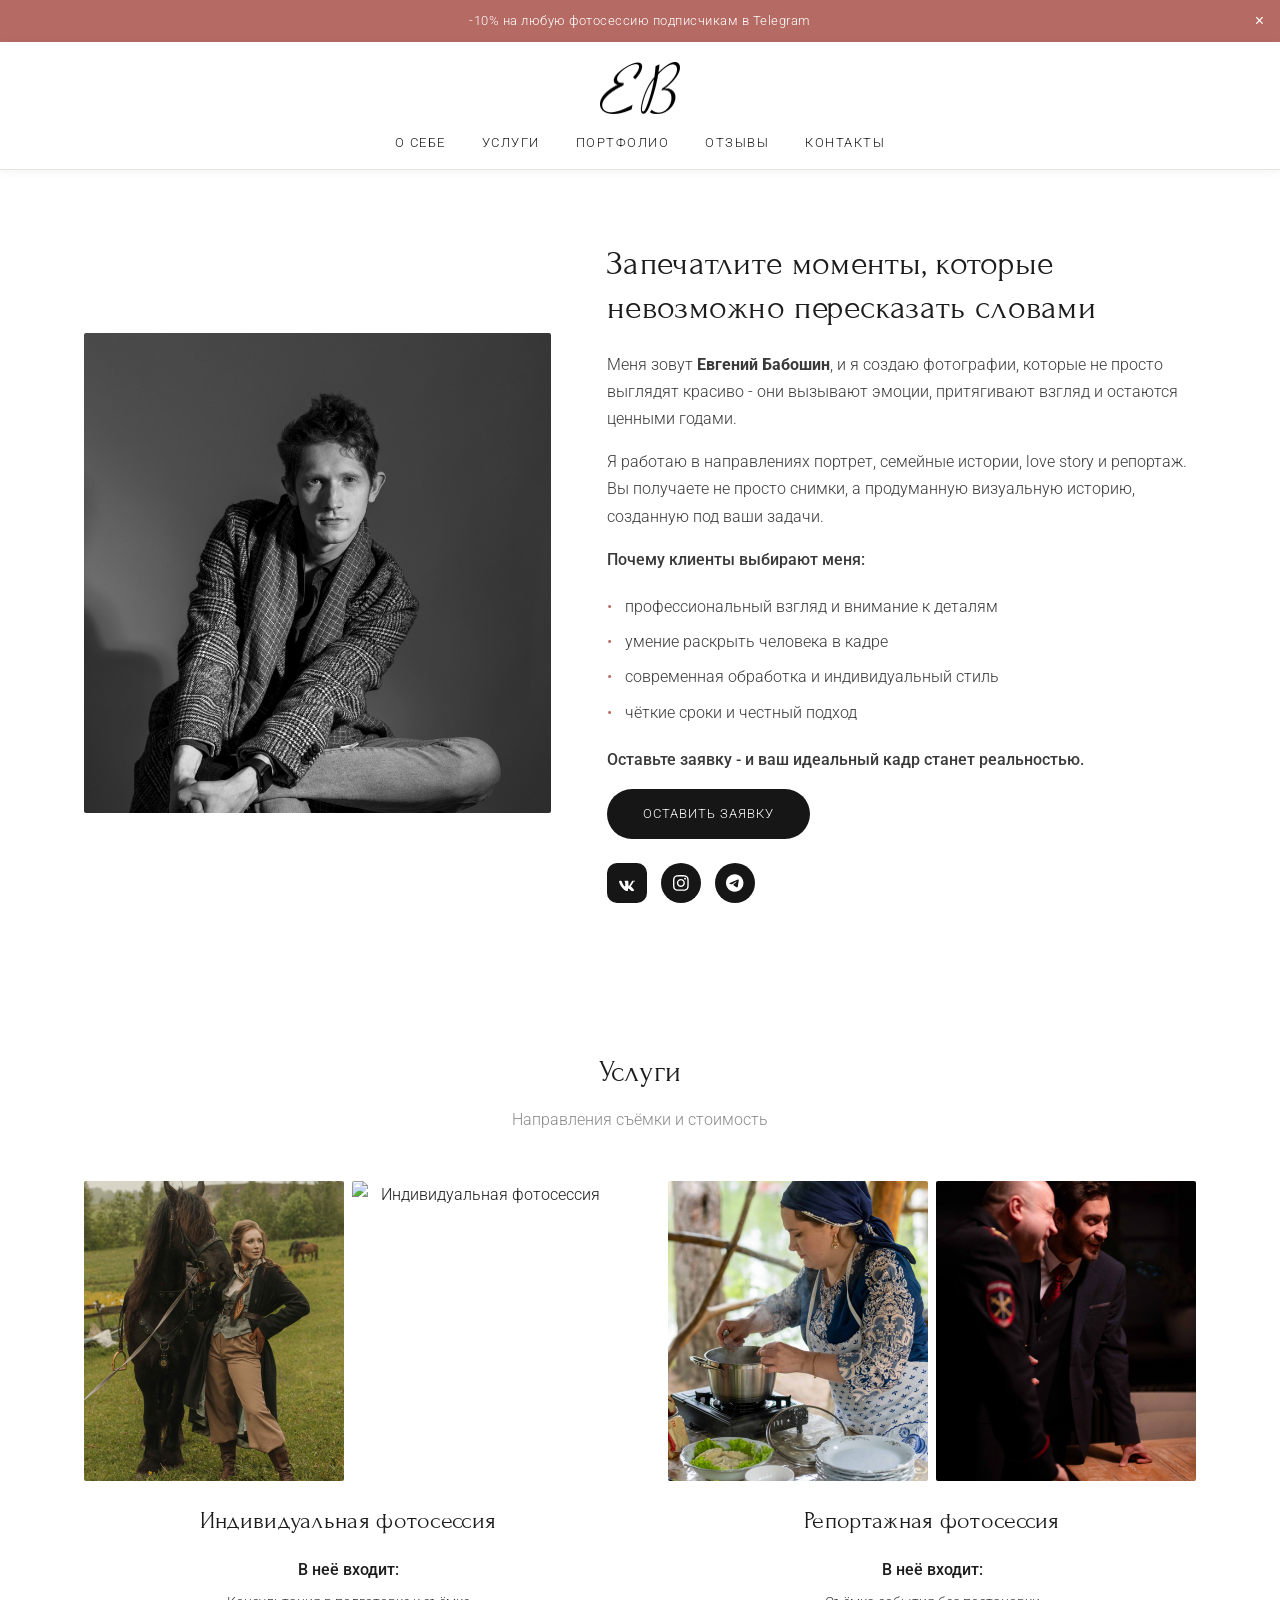
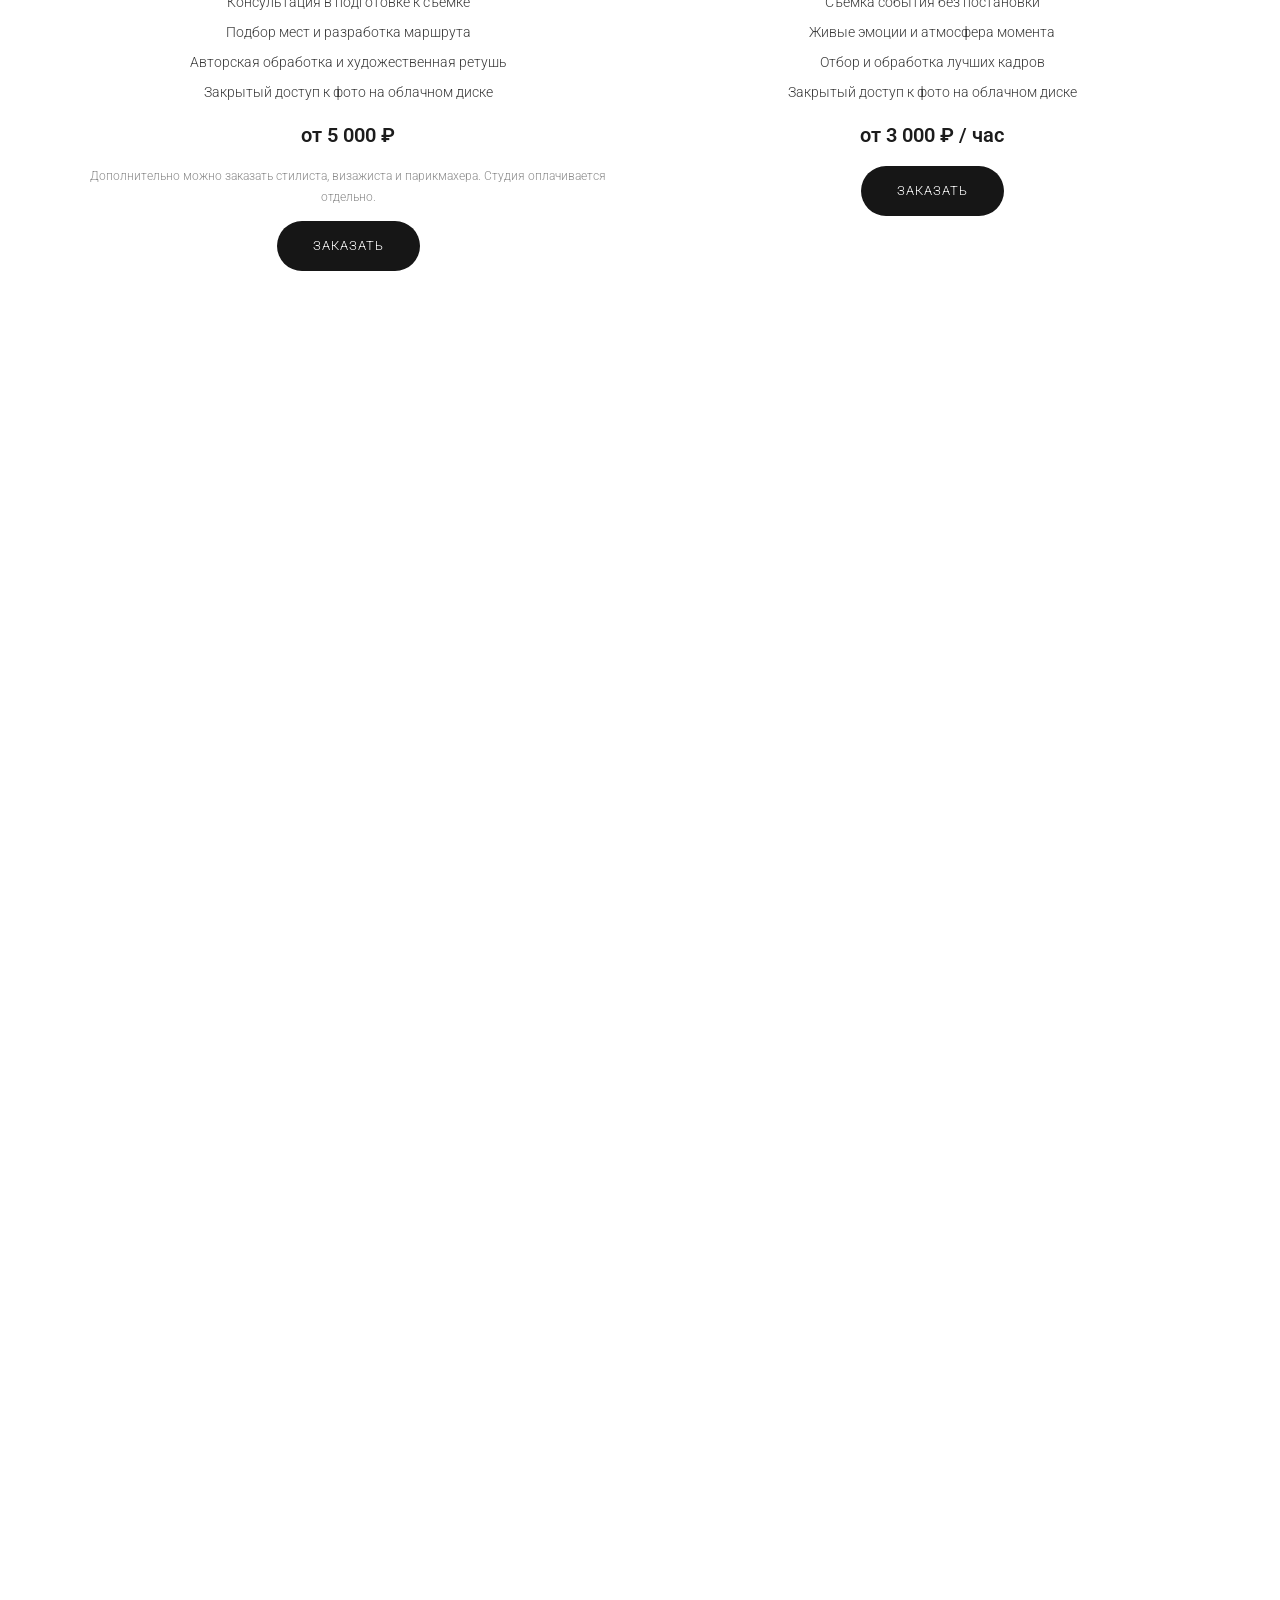
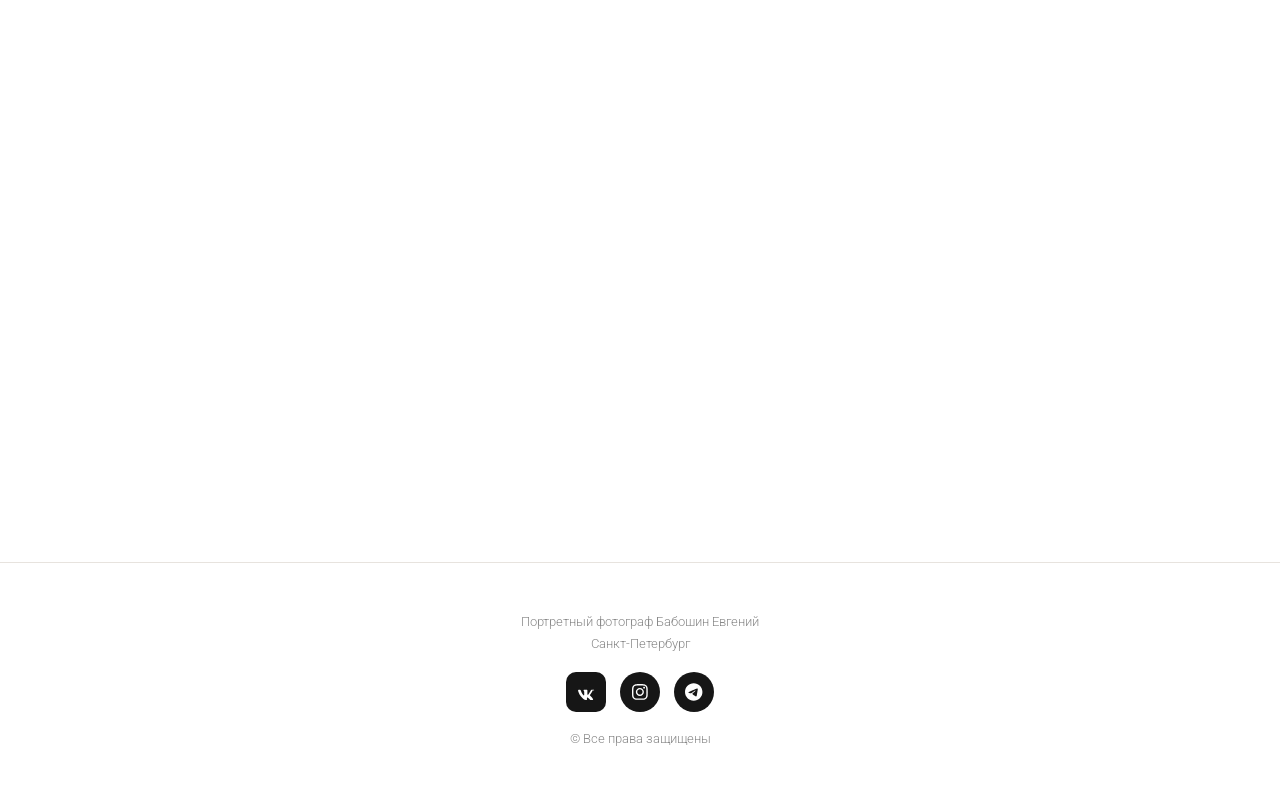
==== commit 9048041d: "Modify Content Security Policy and review images Updated the Content Security Policy and modified re" ====
--- a/index.html
+++ b/index.html
@@ -13,7 +13,6 @@
 <link rel="preconnect" href="https://fonts.googleapis.com">
 <link href="https://fonts.googleapis.com/css2?family=Forum&family=Roboto:wght@300;400;500;700&display=swap" rel="stylesheet">
 <link rel="stylesheet" href="style.css">
-  <meta http-equiv="Content-Security-Policy" content="default-src 'self'; connect-src 'self' https://feedback-bot.kasp3r42.workers.dev; img-src 'self' data:; style-src 'self' 'unsafe-inline'; script-src 'self'">
 </head>
 <body>
 
@@ -190,6 +189,7 @@
 
   <form class="review-form hidden" id="review-form">
     <h3>Ваш отзыв</h3>
+    <input type="hidden" name="access_key" value="ca78dc29-ca60-4d08-a1f1-3f3a9c0e9ae9">
     <div class="form-grid">
       <div class="fields">
         <input type="text" name="name" placeholder="Ваше имя" required>
--- a/style.css
+++ b/style.css
@@ -133,6 +133,7 @@
   overflow: hidden;
 }
 .photo-picker-preview { width: 100%; height: 100%; object-fit: cover; border-radius: 50%; display: none; }
+.photo-picker.has-photo .photo-picker-preview { display: block; }
 .photo-picker.has-photo .photo-picker-icon,
 .photo-picker.has-photo .photo-picker-text { display: none; }
 .review-form button[type="submit"] { margin-top: 24px; }
